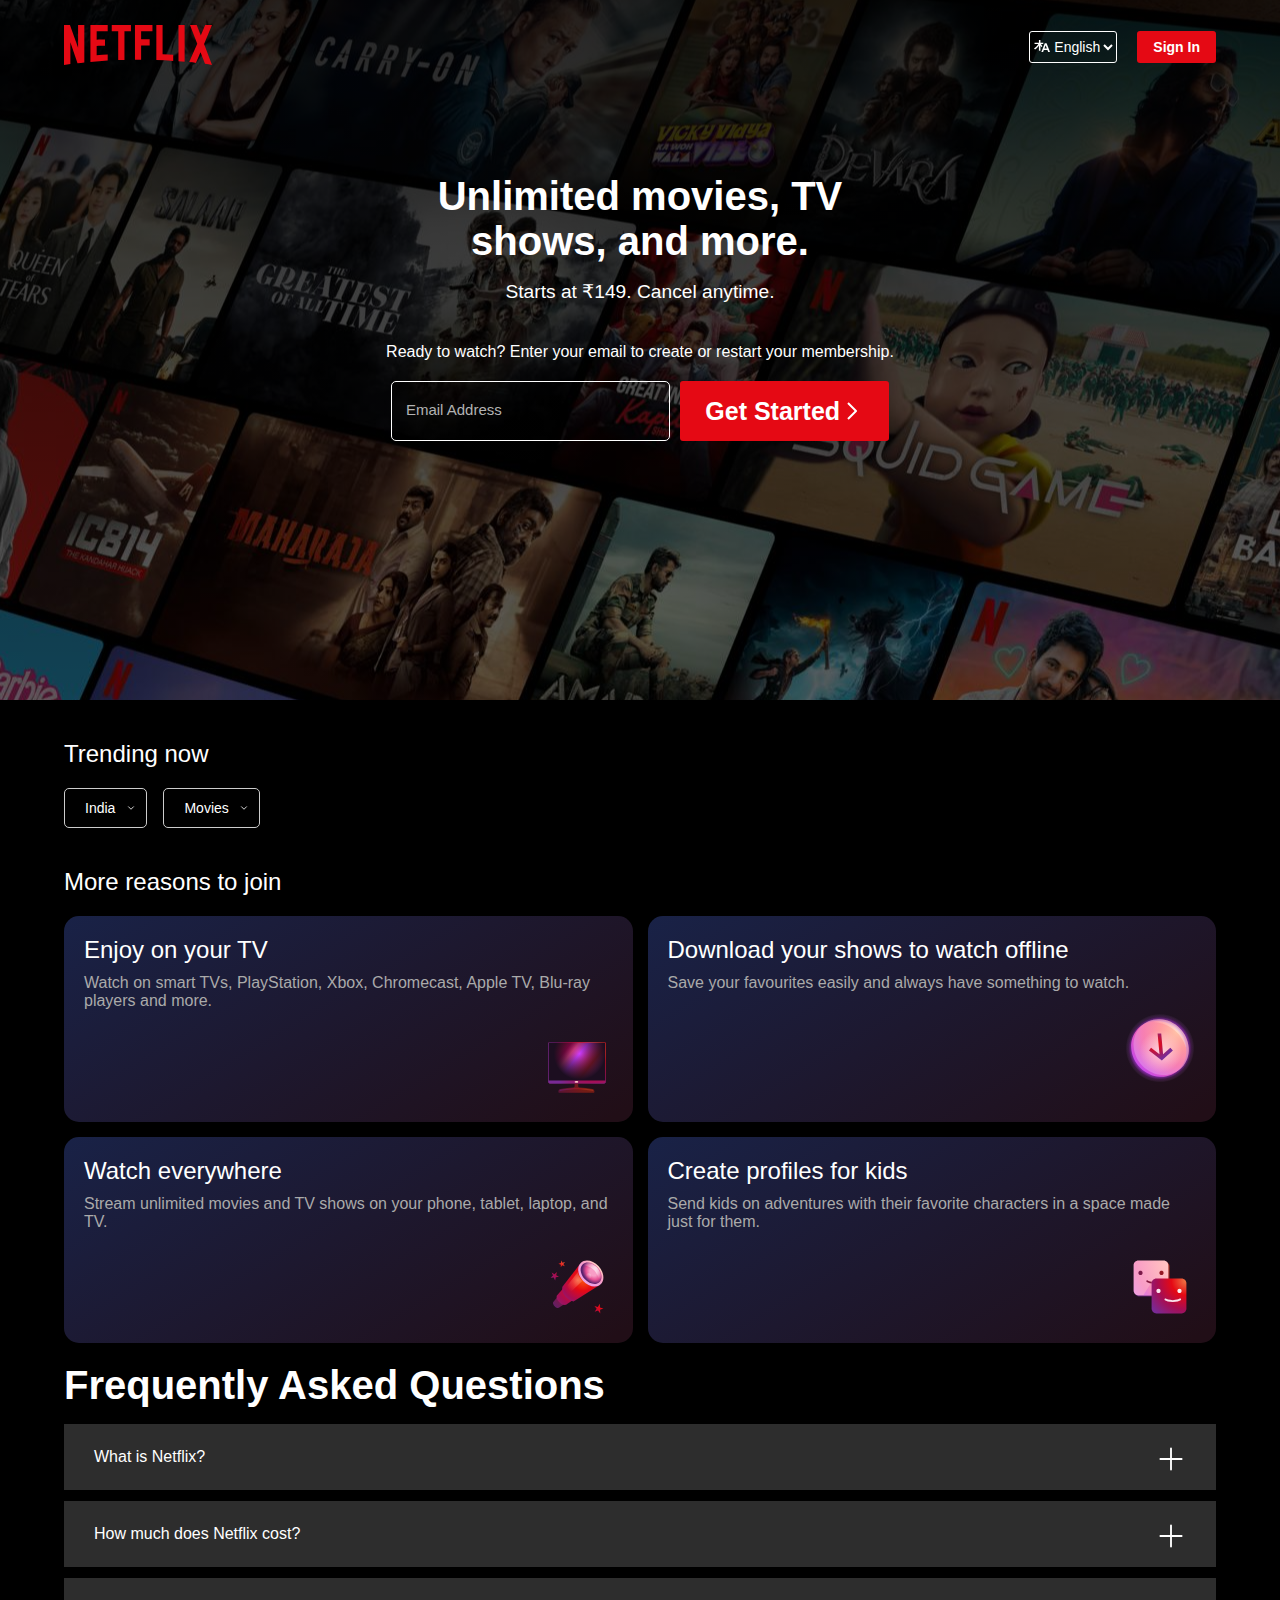
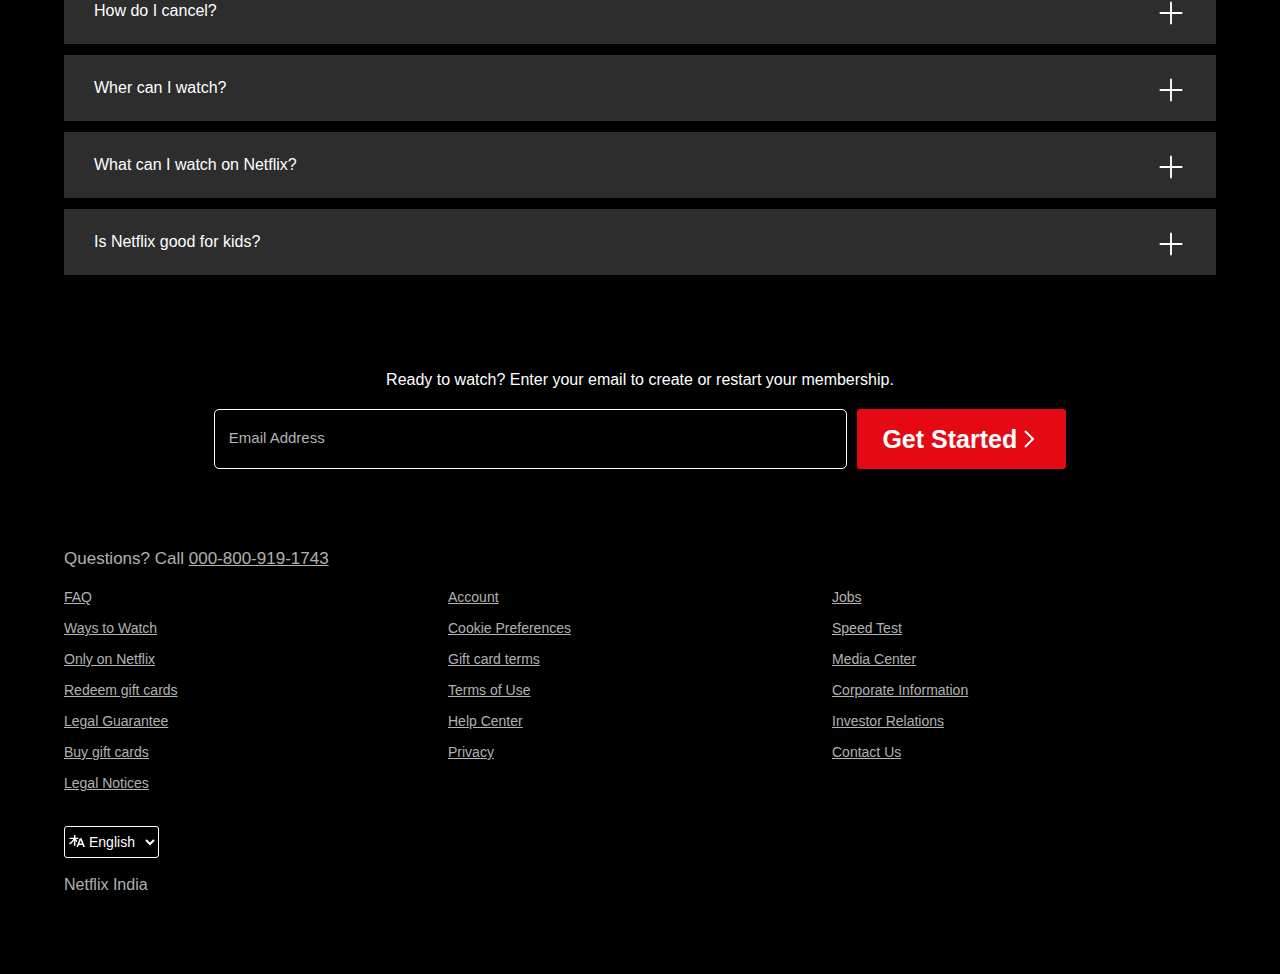
==== index.html @ 68790399 "Initial commit" ====
<!DOCTYPE html>
<html lang="en">

<head>
    <meta charset="UTF-8">
    <meta http-equiv="X-UA-Compatible" content="IE=edge">
    <meta name="viewport" content="width=device-width, initial-scale=1.0">
    <link rel="shortcut icon" href="https://assets.nflxext.com/us/ffe/siteui/common/icons/nficon2016.ico"
        type="image/x-icon">
    <link rel="stylesheet" href="assets/css/style.css">
    <title>Netflix Clone</title>
</head>

<body>
    <!-- header  -->
    <div class="header">
        <div class="container">
            <nav class="navbar">
                <a href="#" class="logo">
                    <svg viewBox="0 0 111 30" version="1.1" xmlns="http://www.w3.org/2000/svg"
                        xmlns:xlink="http://www.w3.org/1999/xlink" aria-hidden="true" role="img"
                        class="default-ltr-cache-ag96qb">
                        <g>
                            <path
                                d="M105.06233,14.2806261 L110.999156,30 C109.249227,29.7497422 107.500234,29.4366857 105.718437,29.1554972 L102.374168,20.4686475 L98.9371075,28.4375293 C97.2499766,28.1563408 95.5928391,28.061674 93.9057081,27.8432843 L99.9372012,14.0931671 L94.4680851,-5.68434189e-14 L99.5313525,-5.68434189e-14 L102.593495,7.87421502 L105.874965,-5.68434189e-14 L110.999156,-5.68434189e-14 L105.06233,14.2806261 Z M90.4686475,-5.68434189e-14 L85.8749649,-5.68434189e-14 L85.8749649,27.2499766 C87.3746368,27.3437061 88.9371075,27.4055675 90.4686475,27.5930265 L90.4686475,-5.68434189e-14 Z M81.9055207,26.93692 C77.7186241,26.6557316 73.5307901,26.4064111 69.250164,26.3117443 L69.250164,-5.68434189e-14 L73.9366389,-5.68434189e-14 L73.9366389,21.8745899 C76.6248008,21.9373887 79.3120255,22.1557784 81.9055207,22.2804387 L81.9055207,26.93692 Z M64.2496954,10.6561065 L64.2496954,15.3435186 L57.8442216,15.3435186 L57.8442216,25.9996251 L53.2186709,25.9996251 L53.2186709,-5.68434189e-14 L66.3436123,-5.68434189e-14 L66.3436123,4.68741213 L57.8442216,4.68741213 L57.8442216,10.6561065 L64.2496954,10.6561065 Z M45.3435186,4.68741213 L45.3435186,26.2498828 C43.7810479,26.2498828 42.1876465,26.2498828 40.6561065,26.3117443 L40.6561065,4.68741213 L35.8121661,4.68741213 L35.8121661,-5.68434189e-14 L50.2183897,-5.68434189e-14 L50.2183897,4.68741213 L45.3435186,4.68741213 Z M30.749836,15.5928391 C28.687787,15.5928391 26.2498828,15.5928391 24.4999531,15.6875059 L24.4999531,22.6562939 C27.2499766,22.4678976 30,22.2495079 32.7809542,22.1557784 L32.7809542,26.6557316 L19.812541,27.6876933 L19.812541,-5.68434189e-14 L32.7809542,-5.68434189e-14 L32.7809542,4.68741213 L24.4999531,4.68741213 L24.4999531,10.9991564 C26.3126816,10.9991564 29.0936358,10.9054269 30.749836,10.9054269 L30.749836,15.5928391 Z M4.78114163,12.9684132 L4.78114163,29.3429562 C3.09401069,29.5313525 1.59340144,29.7497422 0,30 L0,-5.68434189e-14 L4.4690224,-5.68434189e-14 L10.562377,17.0315868 L10.562377,-5.68434189e-14 L15.2497891,-5.68434189e-14 L15.2497891,28.061674 C13.5935889,28.3437998 11.906458,28.4375293 10.1246602,28.6868498 L4.78114163,12.9684132 Z">
                            </path>
                        </g>
                    </svg>
                </a>
                <div class="select-box">
                    <svg xmlns="http://www.w3.org/2000/svg" fill="none" role="img" class="lang-svg" viewBox="0 0 16 16"
                        width="16" height="16" data-icon="LanguagesSmall" aria-hidden="true">
                        <path fill-rule="evenodd" clip-rule="evenodd"
                            d="M10.7668 5.33333L10.5038 5.99715L9.33974 8.9355L8.76866 10.377L7.33333 14H9.10751L9.83505 12.0326H13.4217L14.162 14H16L12.5665 5.33333H10.8278H10.7668ZM10.6186 9.93479L10.3839 10.5632H11.1036H12.8856L11.6348 7.2136L10.6186 9.93479ZM9.52722 4.84224C9.55393 4.77481 9.58574 4.71045 9.62211 4.64954H6.41909V2H4.926V4.64954H0.540802V5.99715H4.31466C3.35062 7.79015 1.75173 9.51463 0 10.4283C0.329184 10.7138 0.811203 11.2391 1.04633 11.5931C2.55118 10.6795 3.90318 9.22912 4.926 7.57316V12.6667H6.41909V7.51606C6.81951 8.15256 7.26748 8.76169 7.7521 9.32292L8.31996 7.88955C7.80191 7.29052 7.34631 6.64699 6.9834 5.99715H9.06968L9.52722 4.84224Z"
                            fill="currentColor"></path>
                    </svg>
                    <select>
                        <option value="">English</option>
                        <option value="">Hindi</option>
                    </select>
                </div>
                <a href="#" class="signin-btn">Sign In</a>
            </nav>
            <!-- header content  -->
            <div class="header-content">
                <h1>Unlimited movies, TV shows, and more.</h1>
                <h2>Starts at ₹149. Cancel anytime.</h2>
                <div class="form-field">
                    <h3>Ready to watch? Enter your email to create or restart your membership.</h3>
                    <form class="form">
                        <div class="form-group">
                            <input type="email" class="form-input" placeholder=" " id="email">
                            <label for="email" class="form-label">Email Address</label>
                        </div>
                        <button class="get-btn">
                            <span>Get Started</span>
                            <svg width="24" height="24" viewBox="0 0 24 24" fill="none"
                                xmlns="http://www.w3.org/2000/svg" class="Hawkins-Icon Hawkins-Icon-Standard">
                                <path fill-rule="evenodd" clip-rule="evenodd"
                                    d="M7.29297 19.2928L14.5859 12L7.29297 4.70706L8.70718 3.29285L16.7072 11.2928C16.8947 11.4804 17.0001 11.7347 17.0001 12C17.0001 12.2652 16.8947 12.5195 16.7072 12.7071L8.70718 20.7071L7.29297 19.2928Z"
                                    fill="currentColor"></path>
                            </svg>
                        </button>
                    </form>
                </div>
            </div>
        </div>
    </div>
    <main>
        <section>
            <div class="container">
                <div class="row">
                    <div class="col">
                        <p class="trn">Trending now</p>
                        <div>
                            <select class="center-select">
                                <option value="India">India</option>
                                <option value="USA">USA</option>
                                <option value="UK">UK</option>
                            </select>
                            <select class="center-select">
                                <option value="Movies">Movies</option>
                                <option value="Series">Series</option>
                            </select>
                        </div>
                    </div>
                </div>
                <div>
                    <p class="trn">More reasons to join</p>
                    <div class="box-container">
                        <!-- Box 1 -->
                        <div class="box">
                            <h3>Enjoy on your TV</h3>
                            <p>Watch on smart TVs, PlayStation, Xbox, Chromecast, Apple TV, Blu-ray players and more.
                            </p>
                            <div class="cards_svg"><svg width="72" height="72" viewBox="0 0 72 72" fill="none">
                                    <g id="television-core-small">
                                        <path id="Vector" fill-rule="evenodd" clip-rule="evenodd"
                                            d="M37.2 53.3992C37.2 52.7365 36.6628 52.1992 36 52.1992H34.8C34.1373 52.1992 33.6 52.7365 33.6 53.3992V56.2636C33.6 56.9129 33.0834 57.4433 32.4347 57.4739C30.3013 57.5744 28.1719 57.7834 26.0546 58.1011L19.444 59.0926C18.2692 59.2688 17.4 60.2782 17.4 61.4662V62.0992C17.4 62.4304 17.6686 62.6992 18 62.6992H52.8C53.1314 62.6992 53.4 62.4304 53.4 62.0992V61.4662C53.4 60.2782 52.5309 59.2688 51.3561 59.0926L44.7454 58.1011C42.6282 57.7834 40.4987 57.5744 38.3653 57.4739C37.7167 57.4433 37.2 56.9129 37.2 56.2636V53.3992Z"
                                            fill="url(#paint0_radial_5179_1308)"></path>
                                        <path id="Vector_2"
                                            d="M18.6 60.7388C18.6 60.2306 18.9587 59.796 19.4602 59.711C22.0196 59.2775 29.7585 58.0508 35.4 58.0508C41.0415 58.0508 48.7804 59.2775 51.3398 59.711C51.8412 59.796 52.2 60.2306 52.2 60.7388C52.2 60.902 52.0575 61.0268 51.8967 61.0004C50.1219 60.707 40.9704 59.2409 35.4 59.2409C29.8295 59.2409 20.678 60.707 18.9033 61.0004C18.7425 61.0268 18.6 60.902 18.6 60.7388Z"
                                            fill="url(#paint1_radial_5179_1308)"></path>
                                        <path id="Vector_3"
                                            d="M63 12H8.99995C8.00584 12 7.19995 12.8059 7.19995 13.8V51.6C7.19995 52.5941 8.00584 53.4 8.99995 53.4H63C63.9941 53.4 64.8 52.5941 64.8 51.6V13.8C64.8 12.8059 63.9941 12 63 12Z"
                                            fill="url(#paint2_linear_5179_1308)"></path>
                                        <path id="Vector_4"
                                            d="M63 12H8.99995C8.00584 12 7.19995 12.8059 7.19995 13.8V51.6C7.19995 52.5941 8.00584 53.4 8.99995 53.4H63C63.9941 53.4 64.8 52.5941 64.8 51.6V13.8C64.8 12.8059 63.9941 12 63 12Z"
                                            fill="url(#paint3_radial_5179_1308)"></path>
                                        <path id="Vector_5" fill-rule="evenodd" clip-rule="evenodd"
                                            d="M8.99995 12.6H63C63.663 12.6 64.2 13.1372 64.2 13.8V50.4H7.79995V13.8C7.79995 13.1372 8.33719 12.6 8.99995 12.6ZM7.19995 50.4V13.8C7.19995 12.8059 8.00581 12 8.99995 12H63C63.9942 12 64.8 12.8059 64.8 13.8V50.4V51.6C64.8 52.5941 63.9942 53.4 63 53.4H8.99995C8.00581 53.4 7.19995 52.5941 7.19995 51.6V50.4Z"
                                            fill="url(#paint4_radial_5179_1308)"></path>
                                        <path id="Vector_6"
                                            d="M35.4 52.8C36.3941 52.8 37.2 52.3971 37.2 51.9C37.2 51.4029 36.3941 51 35.4 51C34.4059 51 33.6 51.4029 33.6 51.9C33.6 52.3971 34.4059 52.8 35.4 52.8Z"
                                            fill="url(#paint5_radial_5179_1308)"></path>
                                    </g>
                                    <defs>
                                        <radialGradient id="paint0_radial_5179_1308" cx="0" cy="0" r="1"
                                            gradientUnits="userSpaceOnUse"
                                            gradientTransform="translate(50.3269 49.3723) rotate(118.526) scale(55.1579 46.2871)">
                                            <stop stop-color="#802600"></stop>
                                            <stop offset="0.333333" stop-color="#6F181D"></stop>
                                            <stop offset="0.666667" stop-color="#5B1333"></stop>
                                            <stop offset="1" stop-color="#391945"></stop>
                                        </radialGradient>
                                        <radialGradient id="paint1_radial_5179_1308" cx="0" cy="0" r="1"
                                            gradientUnits="userSpaceOnUse"
                                            gradientTransform="translate(48.1077 53.6128) rotate(158.116) scale(32.7275 42.219)">
                                            <stop stop-color="#99421D"></stop>
                                            <stop offset="0.333333" stop-color="#99161D"></stop>
                                            <stop offset="0.666667" stop-color="#7D1845"></stop>
                                            <stop offset="1" stop-color="#59216E"></stop>
                                        </radialGradient>
                                        <linearGradient id="paint2_linear_5179_1308" x1="10.4727" y1="14.9572"
                                            x2="56.1755" y2="51.4814" gradientUnits="userSpaceOnUse">
                                            <stop stop-color="#99161D"></stop>
                                            <stop offset="0.245283" stop-color="#CA005B"></stop>
                                            <stop offset="0.346698" stop-color="#FF479A"></stop>
                                            <stop offset="0.46934" stop-color="#CC3CFF"></stop>
                                            <stop offset="0.735849" stop-color="#BC1A22"></stop>
                                            <stop offset="1" stop-color="#C94FF5"></stop>
                                        </linearGradient>
                                        <radialGradient id="paint3_radial_5179_1308" cx="0" cy="0" r="1"
                                            gradientUnits="userSpaceOnUse"
                                            gradientTransform="translate(38.6181 23.8286) rotate(90) scale(25.9571 25.8545)">
                                            <stop stop-color="#1C0E20" stop-opacity="0"></stop>
                                            <stop offset="1" stop-color="#1C0E20"></stop>
                                        </radialGradient>
                                        <radialGradient id="paint4_radial_5179_1308" cx="0" cy="0" r="1"
                                            gradientUnits="userSpaceOnUse"
                                            gradientTransform="translate(54 20.1938) rotate(144.293) scale(47.2897 44.8232)">
                                            <stop stop-color="#EF7744"></stop>
                                            <stop offset="0.333333" stop-color="#E50914"></stop>
                                            <stop offset="0.666667" stop-color="#A70D53"></stop>
                                            <stop offset="1" stop-color="#792A95"></stop>
                                        </radialGradient>
                                        <radialGradient id="paint5_radial_5179_1308" cx="0" cy="0" r="1"
                                            gradientUnits="userSpaceOnUse"
                                            gradientTransform="translate(36.525 51.3562) rotate(135) scale(4.58735)">
                                            <stop stop-color="#FFDCCC"></stop>
                                            <stop offset="0.333333" stop-color="#FFBDC0"></stop>
                                            <stop offset="0.666667" stop-color="#F89DC6"></stop>
                                            <stop offset="1" stop-color="#E4A1FA"></stop>
                                        </radialGradient>
                                    </defs>
                                </svg></div>
                        </div>
                        <!-- Box 2 -->
                        <div class="box">
                            <h3>Download your shows to watch offline</h3>
                            <p>Save your favourites easily and always have something to watch.</p>
                            <div class="cards_svg"><svg width="72" height="72" viewBox="0 0 72 72" fill="none">
                                    <g id="download-core-small">
                                        <path id="Vector"
                                            d="M36 70.2008C54.8882 70.2008 70.2001 54.8889 70.2001 36.0008C70.2001 17.1126 54.8882 1.80078 36 1.80078C17.1119 1.80078 1.80005 17.1126 1.80005 36.0008C1.80005 54.8889 17.1119 70.2008 36 70.2008Z"
                                            fill="url(#paint0_radial_5179_7940)"></path>
                                        <path id="Vector_2" opacity="0.4"
                                            d="M64.7658 36.195C65.5206 51.5916 53.7908 63.5824 38.5668 62.977C23.3428 62.3722 10.3893 49.4 9.63446 34.0034C8.87954 18.6068 20.6091 6.61594 35.8331 7.22116C51.0571 7.82638 64.0104 20.7984 64.7658 36.195Z"
                                            fill="url(#paint1_radial_5179_7940)"></path>
                                        <path id="Vector_3"
                                            d="M62.3657 37.9958C63.1205 53.3924 51.3908 65.3832 36.1668 64.7778C20.9428 64.173 7.9893 51.2008 7.23444 35.8041C6.47952 20.4075 18.2091 8.41672 33.4331 9.02194C48.6571 9.62716 61.6103 22.5992 62.3657 37.9958Z"
                                            fill="url(#paint2_radial_5179_7940)"></path>
                                        <path id="Vector_4" opacity="0.5"
                                            d="M64.7658 36.195C65.5206 51.5916 53.7908 63.5824 38.5668 62.977C23.3428 62.3722 10.3893 49.4 9.63446 34.0034C8.87954 18.6068 20.6091 6.61594 35.8331 7.22116C51.0571 7.82638 64.0104 20.7984 64.7658 36.195Z"
                                            fill="url(#paint3_radial_5179_7940)"></path>
                                        <path id="Vector_5" opacity="0.6"
                                            d="M36.9 60.6C48.6636 60.6 58.2 51.0637 58.2 39.3C58.2 27.5363 48.6636 18 36.9 18C25.1363 18 15.6 27.5363 15.6 39.3C15.6 51.0637 25.1363 60.6 36.9 60.6Z"
                                            fill="url(#paint4_radial_5179_7940)"></path>
                                        <path id="Vector_6" fill-rule="evenodd" clip-rule="evenodd"
                                            d="M39.0849 42.2727L46.3387 35.76L48.8945 38.5142L38.9118 47.477L37.8466 48.4333L36.6071 47.477L24.9899 38.5142L27.0434 35.76L35.4849 42.2727L33.6 21.6016H37.2L39.0849 42.2727Z"
                                            fill="url(#paint5_radial_5179_7940)"></path>
                                        <path id="Vector_7" opacity="0.4" fill-rule="evenodd" clip-rule="evenodd"
                                            d="M61.6566 34.9618C61.7832 35.3893 62.391 35.3233 62.3694 34.878C61.6962 21.1369 50.1509 9.55975 36.5817 9.01957C34.4606 8.93515 32.4155 9.12541 30.4772 9.55909C30.0745 9.64915 30.1575 10.2082 30.5697 10.2246C45.0094 10.7979 57.6246 21.2971 61.6566 34.9618Z"
                                            fill="url(#paint6_radial_5179_7940)"></path>
                                    </g>
                                    <defs>
                                        <radialGradient id="paint0_radial_5179_7940" cx="0" cy="0" r="1"
                                            gradientUnits="userSpaceOnUse"
                                            gradientTransform="translate(36.0001 36.1837) rotate(-90) scale(34.3829)">
                                            <stop offset="0.782019" stop-color="#982DBE"></stop>
                                            <stop offset="0.906819" stop-color="#B038DC" stop-opacity="0.2"></stop>
                                            <stop offset="1" stop-color="#E4A1FA" stop-opacity="0"></stop>
                                        </radialGradient>
                                        <radialGradient id="paint1_radial_5179_7940" cx="0" cy="0" r="1"
                                            gradientUnits="userSpaceOnUse"
                                            gradientTransform="translate(52.9937 20.0992) rotate(135) scale(49.9836)">
                                            <stop stop-color="#FFDCCC"></stop>
                                            <stop offset="0.333333" stop-color="#FFBDC0"></stop>
                                            <stop offset="0.666667" stop-color="#F89DC6"></stop>
                                            <stop offset="1" stop-color="#E4A1FA"></stop>
                                        </radialGradient>
                                        <radialGradient id="paint2_radial_5179_7940" cx="0" cy="0" r="1"
                                            gradientUnits="userSpaceOnUse"
                                            gradientTransform="translate(52.7999 19.6937) rotate(135) scale(53.1037)">
                                            <stop stop-color="#FFA984"></stop>
                                            <stop offset="0.333333" stop-color="#FF787F"></stop>
                                            <stop offset="0.666667" stop-color="#F45FA2"></stop>
                                            <stop offset="1" stop-color="#C44AF1"></stop>
                                        </radialGradient>
                                        <radialGradient id="paint3_radial_5179_7940" cx="0" cy="0" r="1"
                                            gradientUnits="userSpaceOnUse"
                                            gradientTransform="translate(52.9937 20.0992) rotate(135) scale(49.9836)">
                                            <stop stop-color="#FFDCCC"></stop>
                                            <stop offset="0.333333" stop-color="#FFBDC0"></stop>
                                            <stop offset="0.666667" stop-color="#F89DC6"></stop>
                                            <stop offset="1" stop-color="#E4A1FA"></stop>
                                        </radialGradient>
                                        <radialGradient id="paint4_radial_5179_7940" cx="0" cy="0" r="1"
                                            gradientUnits="userSpaceOnUse"
                                            gradientTransform="translate(36.9 39.3) scale(21.3)">
                                            <stop stop-color="white"></stop>
                                            <stop offset="1" stop-color="white" stop-opacity="0"></stop>
                                        </radialGradient>
                                        <radialGradient id="paint5_radial_5179_7940" cx="0" cy="0" r="1"
                                            gradientUnits="userSpaceOnUse"
                                            gradientTransform="translate(31.2 32.1016) rotate(39.5226) scale(15.5567)">
                                            <stop stop-color="#EF7744"></stop>
                                            <stop offset="0.2406" stop-color="#E50914"></stop>
                                            <stop offset="1" stop-color="#792A95"></stop>
                                        </radialGradient>
                                        <radialGradient id="paint6_radial_5179_7940" cx="0" cy="0" r="1"
                                            gradientUnits="userSpaceOnUse"
                                            gradientTransform="translate(50.7 21.3) rotate(-180) scale(30)">
                                            <stop stop-color="white"></stop>
                                            <stop offset="1" stop-color="white" stop-opacity="0"></stop>
                                        </radialGradient>
                                    </defs>
                                </svg></div>
                        </div>
                        <!-- Box 3 -->
                        <div class="box">
                            <h3>Watch everywhere</h3>
                            <p>Stream unlimited movies and TV shows on your phone, tablet, laptop, and TV.</p>
                            <div class="cards_svg"><svg width="72" height="72" viewBox="0 0 72 72" fill="none">
                                    <g id="telescope-core-small">
                                        <path id="Vector"
                                            d="M24.0492 36.6016L33.6 46.3898L17.8029 56.8633C17.8029 56.8633 15.8891 57.6983 13.625 55.2638C11.361 52.8293 12.1235 51.238 12.1235 51.238L24.0492 36.6016Z"
                                            fill="url(#paint0_radial_5179_1664)"></path>
                                        <path id="Vector_2"
                                            d="M25.0344 34.1992L36 46.151L25.0616 53.8043C25.0616 53.8043 21.8289 55.0984 18.0987 51.0172C14.3686 46.9358 15.9198 44.5105 15.9198 44.5105L25.0344 34.1992Z"
                                            fill="url(#paint1_radial_5179_1664)"></path>
                                        <path id="Vector_3"
                                            d="M39 13.0195L59.1 33.6788L32.5325 50.4142C32.5325 50.4142 28.7459 50.2552 24.3978 45.4897C20.0498 40.7243 21.4096 35.8101 21.4096 35.8101L39 13.0195Z"
                                            fill="url(#paint2_radial_5179_1664)"></path>
                                        <path id="Vector_4"
                                            d="M57.6709 15.3516C63.1044 21.2807 63.9858 29.2883 59.6386 33.2371C55.2916 37.186 47.3628 35.5806 41.9292 29.6515C36.4954 23.7224 35.6145 15.7148 39.9615 11.766C44.3084 7.81716 52.2372 9.42252 57.6709 15.3516Z"
                                            fill="url(#paint3_radial_5179_1664)"></path>
                                        <path id="Vector_5"
                                            d="M58.3787 31.255C54.8121 34.5032 48.2143 33.0817 43.6421 28.0798C39.07 23.078 38.2547 16.39 41.8213 13.1419C45.3879 9.89364 51.9857 11.3152 56.5579 16.3171C61.1298 21.3189 61.9452 28.0069 58.3787 31.255Z"
                                            fill="url(#paint4_radial_5179_1664)"></path>
                                        <path id="Vector_6" opacity="0.85"
                                            d="M59.6783 28.823C60.576 24.1785 59.6544 20.5934 56.1603 16.6199C52.6662 12.6464 47.3508 10.8657 43.7796 12.7598C39.371 15.098 48.3734 13.5961 53.4577 19.5815C57.8259 24.724 58.8516 33.1009 59.6783 28.823Z"
                                            fill="url(#paint5_radial_5179_1664)"></path>
                                        <path id="Vector_7" opacity="0.4"
                                            d="M50.3979 25.2452C50.4549 26.7239 49.2932 27.7677 47.8032 27.5766C46.3131 27.3856 45.059 26.032 45.002 24.5532C44.945 23.0745 46.1067 22.0307 47.5968 22.2218C49.0868 22.4128 50.341 23.7664 50.3979 25.2452Z"
                                            fill="url(#paint6_radial_5179_1664)"></path>
                                        <path id="Vector_8" opacity="0.6"
                                            d="M36.9217 21.0039L26.4258 34.3627C26.3297 36.4604 28.2903 39.5534 30.0334 40.8344L41.2345 29.9105C39.6 28.2005 36.9591 24.1025 36.9217 21.0039Z"
                                            fill="url(#paint7_radial_5179_1664)"></path>
                                        <path id="Vector_9" fill-rule="evenodd" clip-rule="evenodd"
                                            d="M20.0576 9.60156L21.479 11.7187L24 11.0654L22.3575 13.0272L23.7789 15.1444L21.3424 14.2397L19.7 16.2016L19.8365 13.6806L17.4 12.7759L19.9209 12.1225L20.0576 9.60156ZM58.776 52.8016L58.9623 56.4685L62.4 57.4188L59.0774 58.7347L59.2637 62.4016L57.0239 59.548L53.7014 60.8638L55.6397 57.7843L53.4 54.9307L56.8377 55.8811L58.776 52.8016ZM15.206 24.2101L15.8768 21.0016L13.4793 23.1964L10.6853 21.5563L11.9975 24.553L9.59998 26.7478L12.8085 26.405L14.1207 29.4016L14.7915 26.1931L18 25.8502L15.206 24.2101Z"
                                            fill="url(#paint8_linear_5179_1664)"></path>
                                    </g>
                                    <defs>
                                        <radialGradient id="paint0_radial_5179_1664" cx="0" cy="0" r="1"
                                            gradientUnits="userSpaceOnUse"
                                            gradientTransform="translate(36.6875 32.7016) rotate(135) scale(34.9134)">
                                            <stop stop-color="#99421D"></stop>
                                            <stop offset="0.333333" stop-color="#99161D"></stop>
                                            <stop offset="0.666667" stop-color="#7D1845"></stop>
                                            <stop offset="1" stop-color="#59216E"></stop>
                                        </radialGradient>
                                        <radialGradient id="paint1_radial_5179_1664" cx="0" cy="0" r="1"
                                            gradientUnits="userSpaceOnUse"
                                            gradientTransform="translate(42.5937 27.2992) rotate(135) scale(44.5477 44.5279)">
                                            <stop stop-color="#EF7744"></stop>
                                            <stop offset="0.333333" stop-color="#E50914"></stop>
                                            <stop offset="0.666667" stop-color="#A70D53"></stop>
                                            <stop offset="1" stop-color="#792A95"></stop>
                                        </radialGradient>
                                        <radialGradient id="paint2_radial_5179_1664" cx="0" cy="0" r="1"
                                            gradientUnits="userSpaceOnUse"
                                            gradientTransform="translate(42.3 29.106) rotate(135) scale(31.8127)">
                                            <stop stop-color="#FB540D"></stop>
                                            <stop offset="0.333333" stop-color="#E50914"></stop>
                                            <stop offset="0.666667" stop-color="#A70D53"></stop>
                                            <stop offset="1" stop-color="#792A95"></stop>
                                        </radialGradient>
                                        <radialGradient id="paint3_radial_5179_1664" cx="0" cy="0" r="1"
                                            gradientUnits="userSpaceOnUse"
                                            gradientTransform="translate(57.675 14.7078) rotate(134.326) scale(24.0433 24.0367)">
                                            <stop stop-color="#FFDCCC"></stop>
                                            <stop offset="0.333333" stop-color="#FFBDC0"></stop>
                                            <stop offset="0.666667" stop-color="#F89DC6"></stop>
                                            <stop offset="1" stop-color="#E4A1FA"></stop>
                                        </radialGradient>
                                        <radialGradient id="paint4_radial_5179_1664" cx="0" cy="0" r="1"
                                            gradientUnits="userSpaceOnUse"
                                            gradientTransform="translate(52.1305 21.273) rotate(141.875) scale(9.87138 12.8159)">
                                            <stop offset="0.307292" stop-color="#F89DC6"></stop>
                                            <stop offset="0.645392" stop-color="#E75094"></stop>
                                            <stop offset="1" stop-color="#59216E"></stop>
                                        </radialGradient>
                                        <radialGradient id="paint5_radial_5179_1664" cx="0" cy="0" r="1"
                                            gradientUnits="userSpaceOnUse"
                                            gradientTransform="translate(55.8 15.6) rotate(135) scale(13.1522)">
                                            <stop stop-color="white"></stop>
                                            <stop offset="1" stop-color="white" stop-opacity="0"></stop>
                                        </radialGradient>
                                        <radialGradient id="paint6_radial_5179_1664" cx="0" cy="0" r="1"
                                            gradientUnits="userSpaceOnUse"
                                            gradientTransform="translate(49.2362 22.9648) rotate(131.079) scale(5.08644 6.006)">
                                            <stop stop-color="white"></stop>
                                            <stop offset="1" stop-color="white" stop-opacity="0"></stop>
                                        </radialGradient>
                                        <radialGradient id="paint7_radial_5179_1664" cx="0" cy="0" r="1"
                                            gradientUnits="userSpaceOnUse"
                                            gradientTransform="translate(36.8758 29.1353) rotate(137.622) scale(13.5764)">
                                            <stop stop-color="#FFA984"></stop>
                                            <stop offset="1" stop-color="#F7636B" stop-opacity="0"></stop>
                                        </radialGradient>
                                        <linearGradient id="paint8_linear_5179_1664" x1="44.65" y1="27.9016" x2="24.25"
                                            y2="48.3016" gradientUnits="userSpaceOnUse">
                                            <stop stop-color="#EF7744"></stop>
                                            <stop offset="0.333333" stop-color="#E50914"></stop>
                                            <stop offset="0.666667" stop-color="#A70D53"></stop>
                                            <stop offset="1" stop-color="#792A95"></stop>
                                        </linearGradient>
                                    </defs>
                                </svg></div>
                        </div>
                        <!-- Box 4 -->
                        <div class="box">
                            <h3>Create profiles for kids</h3>
                            <p>Send kids on adventures with their favorite characters in a space made just for them.</p>
                            <div class="cards_svg"><svg width="72" height="72" viewBox="0 0 72 72" fill="none">
                                    <g id="profiles-core-small">
                                        <path id="Vector"
                                            d="M10.8 15.6008C10.8 12.9499 12.949 10.8008 15.5999 10.8008H40.8C43.4509 10.8008 45.6 12.9498 45.6 15.6008V40.8007C45.6 43.4516 43.4509 45.6007 40.8 45.6007H15.6C12.949 45.6007 10.8 43.4517 10.8 40.8007V15.6008Z"
                                            fill="url(#paint0_radial_5179_7919)"></path>
                                        <path id="Vector_2"
                                            d="M9.59998 14.4016C9.59998 11.7506 11.749 9.60162 14.4 9.60156H39.6C42.251 9.60156 44.4 11.7506 44.4 14.4016V39.6015C44.4 42.2525 42.251 44.4015 39.6 44.4015H14.4C11.749 44.4016 9.59998 42.2525 9.59998 39.6015V14.4016Z"
                                            fill="url(#paint1_radial_5179_7919)"></path>
                                        <path id="Vector_3"
                                            d="M18.6 21.9008C18.6 23.0606 17.6598 24.0008 16.5 24.0008C15.3402 24.0008 14.4 23.0606 14.4 21.9008C14.4 20.741 15.3402 19.8008 16.5 19.8008C17.6598 19.8008 18.6 20.741 18.6 21.9008Z"
                                            fill="url(#paint2_radial_5179_7919)"></path>
                                        <path id="Vector_4"
                                            d="M39.6 21.9008C39.6 23.0606 38.6598 24.0008 37.5 24.0008C36.3402 24.0008 35.4 23.0606 35.4 21.9008C35.4 20.741 36.3402 19.8008 37.5 19.8008C38.6598 19.8008 39.6 20.741 39.6 21.9008Z"
                                            fill="url(#paint3_radial_5179_7919)"></path>
                                        <path id="Vector_5"
                                            d="M23.6713 29.4501C23.2437 29.1967 22.6917 29.3379 22.4383 29.7655C22.1848 30.1932 22.3261 30.7452 22.7537 30.9986C23.8254 31.6337 26.769 32.7744 30.6375 32.7744C34.506 32.7744 37.4497 31.6337 38.5213 30.9986C38.949 30.7452 39.0902 30.1932 38.8368 29.7655C38.5834 29.3379 38.0313 29.1967 37.6037 29.4501C36.8191 29.9151 34.194 30.9744 30.6375 30.9744C27.081 30.9744 24.456 29.9151 23.6713 29.4501Z"
                                            fill="url(#paint4_radial_5179_7919)"></path>
                                        <path id="Vector_6" opacity="0.35"
                                            d="M19.2 44.4016H28.2L32.4 27.6016C30.2787 28.1801 28.4542 29.5387 27.2921 31.4053L19.2 44.4016Z"
                                            fill="url(#paint5_radial_5179_7919)"></path>
                                        <path id="Vector_7"
                                            d="M27.6 32.4016C27.6 29.7506 29.749 27.6016 32.4 27.6016L57.6 27.6016C60.2508 27.6016 62.4 29.7506 62.4 32.4016V57.6015C62.4 60.2524 60.2508 62.4016 57.6 62.4016H32.4C29.749 62.4016 27.6 60.2524 27.6 57.6016V32.4016Z"
                                            fill="url(#paint6_radial_5179_7919)"></path>
                                        <path id="Vector_8"
                                            d="M36.6 39.9008C36.6 41.0606 35.6598 42.0008 34.5 42.0008C33.3402 42.0008 32.4 41.0606 32.4 39.9008C32.4 38.741 33.3402 37.8008 34.5 37.8008C35.6598 37.8008 36.6 38.741 36.6 39.9008Z"
                                            fill="url(#paint7_radial_5179_7919)"></path>
                                        <path id="Vector_9"
                                            d="M57.6 39.9008C57.6 41.0606 56.6598 42.0008 55.5 42.0008C54.3402 42.0008 53.4 41.0606 53.4 39.9008C53.4 38.741 54.3402 37.8008 55.5 37.8008C56.6598 37.8008 57.6 38.741 57.6 39.9008Z"
                                            fill="url(#paint8_radial_5179_7919)"></path>
                                        <path id="Vector_10"
                                            d="M41.8213 47.6025C41.3937 47.349 40.8416 47.4903 40.5882 47.9179C40.3348 48.3455 40.476 48.8976 40.9037 49.1509C41.9753 49.786 44.919 50.9267 48.7875 50.9267C52.656 50.9267 55.5996 49.786 56.6713 49.1509C57.0989 48.8976 57.2402 48.3455 56.9867 47.9179C56.7333 47.4903 56.1813 47.349 55.7537 47.6025C54.969 48.0674 52.344 49.1267 48.7875 49.1267C45.231 49.1267 42.6059 48.0674 41.8213 47.6025Z"
                                            fill="url(#paint9_radial_5179_7919)"></path>
                                    </g>
                                    <defs>
                                        <radialGradient id="paint0_radial_5179_7919" cx="0" cy="0" r="1"
                                            gradientUnits="userSpaceOnUse"
                                            gradientTransform="translate(39.075 17.6882) rotate(135) scale(32.8097)">
                                            <stop stop-color="#99421D"></stop>
                                            <stop offset="0.333333" stop-color="#99161D"></stop>
                                            <stop offset="0.666667" stop-color="#7D1845"></stop>
                                            <stop offset="1" stop-color="#59216E"></stop>
                                        </radialGradient>
                                        <radialGradient id="paint1_radial_5179_7919" cx="0" cy="0" r="1"
                                            gradientUnits="userSpaceOnUse"
                                            gradientTransform="translate(62.4 8.70157) rotate(133.87) scale(75.3216)">
                                            <stop stop-color="#FFDCCC"></stop>
                                            <stop offset="0.333333" stop-color="#FFBDC0"></stop>
                                            <stop offset="0.666667" stop-color="#F89DC6"></stop>
                                            <stop offset="1" stop-color="#E4A1FA"></stop>
                                        </radialGradient>
                                        <radialGradient id="paint2_radial_5179_7919" cx="0" cy="0" r="1"
                                            gradientUnits="userSpaceOnUse"
                                            gradientTransform="translate(60.3 11.1008) rotate(133.939) scale(68.7426 55.9547)">
                                            <stop stop-color="#99421D"></stop>
                                            <stop offset="0.333333" stop-color="#99161D"></stop>
                                            <stop offset="0.666667" stop-color="#7D1845"></stop>
                                            <stop offset="1" stop-color="#59216E"></stop>
                                        </radialGradient>
                                        <radialGradient id="paint3_radial_5179_7919" cx="0" cy="0" r="1"
                                            gradientUnits="userSpaceOnUse"
                                            gradientTransform="translate(60.3 11.1008) rotate(133.939) scale(68.7426 55.9547)">
                                            <stop stop-color="#99421D"></stop>
                                            <stop offset="0.333333" stop-color="#99161D"></stop>
                                            <stop offset="0.666667" stop-color="#7D1845"></stop>
                                            <stop offset="1" stop-color="#59216E"></stop>
                                        </radialGradient>
                                        <radialGradient id="paint4_radial_5179_7919" cx="0" cy="0" r="1"
                                            gradientUnits="userSpaceOnUse"
                                            gradientTransform="translate(60.3 11.0994) rotate(133.939) scale(68.7426 55.9548)">
                                            <stop stop-color="#99421D"></stop>
                                            <stop offset="0.333333" stop-color="#99161D"></stop>
                                            <stop offset="0.666667" stop-color="#7D1845"></stop>
                                            <stop offset="1" stop-color="#59216E"></stop>
                                        </radialGradient>
                                        <radialGradient id="paint5_radial_5179_7919" cx="0" cy="0" r="1"
                                            gradientUnits="userSpaceOnUse"
                                            gradientTransform="translate(39.6 27.9016) rotate(135) scale(23.3345)">
                                            <stop stop-color="#FFA984"></stop>
                                            <stop offset="0.333333" stop-color="#FF787F"></stop>
                                            <stop offset="0.666667" stop-color="#F45FA2"></stop>
                                            <stop offset="1" stop-color="#C44AF1"></stop>
                                        </radialGradient>
                                        <radialGradient id="paint6_radial_5179_7919" cx="0" cy="0" r="1"
                                            gradientUnits="userSpaceOnUse"
                                            gradientTransform="translate(61.8 29.7016) rotate(135) scale(43.2749)">
                                            <stop stop-color="#EF7744"></stop>
                                            <stop offset="0.333333" stop-color="#E50914"></stop>
                                            <stop offset="0.666667" stop-color="#A70D53"></stop>
                                            <stop offset="1" stop-color="#792A95"></stop>
                                        </radialGradient>
                                        <radialGradient id="paint7_radial_5179_7919" cx="0" cy="0" r="1"
                                            gradientUnits="userSpaceOnUse"
                                            gradientTransform="translate(62.1 11.1008) rotate(137.146) scale(73.6614 60.3576)">
                                            <stop stop-color="#FFDCCC"></stop>
                                            <stop offset="0.333333" stop-color="#FDF6F6"></stop>
                                            <stop offset="0.666667" stop-color="#FADCE9"></stop>
                                            <stop offset="1" stop-color="#E4A1FA"></stop>
                                        </radialGradient>
                                        <radialGradient id="paint8_radial_5179_7919" cx="0" cy="0" r="1"
                                            gradientUnits="userSpaceOnUse"
                                            gradientTransform="translate(62.1 11.1008) rotate(137.146) scale(73.6614 60.3576)">
                                            <stop stop-color="#FFDCCC"></stop>
                                            <stop offset="0.333333" stop-color="#FDF6F6"></stop>
                                            <stop offset="0.666667" stop-color="#FADCE9"></stop>
                                            <stop offset="1" stop-color="#E4A1FA"></stop>
                                        </radialGradient>
                                        <radialGradient id="paint9_radial_5179_7919" cx="0" cy="0" r="1"
                                            gradientUnits="userSpaceOnUse"
                                            gradientTransform="translate(62.1 11.1017) rotate(137.146) scale(73.6614 60.3576)">
                                            <stop stop-color="#FFDCCC"></stop>
                                            <stop offset="0.333333" stop-color="#FDF6F6"></stop>
                                            <stop offset="0.666667" stop-color="#FADCE9"></stop>
                                            <stop offset="1" stop-color="#E4A1FA"></stop>
                                        </radialGradient>
                                    </defs>
                                </svg></div>
                        </div>
                    </div>
                </div>
            </div>
        </section>
        <section>
            <div class="container section-faq">
                <h1>Frequently Asked Questions</h1>
                <div class="accordion">
                    <div class="question">
                        <input type="checkbox" id="q1">
                        <label for="q1" class="title">
                            What is Netflix?
                            <svg xmlns="http://www.w3.org/2000/svg" fill="none" viewBox="0 0 24 24" stroke-width="1.5"
                                stroke="currentColor" class="w-6 h-6">
                                <path stroke-linecap="round" stroke-linejoin="round" d="M6 18L18 6M6 6l12 12" />
                            </svg>
                        </label>
                        <div class="answer">
                            <p>Netflix is a streaming service that offers a wide variety of award-winning TV shows,
                                movies, anime, documentaries, and more on thousands of internet-connected devices.</p>
                            <p>You can watch as much as you want, whenever you want without a single commercial – all
                                for one low monthly price. There's always something new to discover and new TV shows and
                                movies are added every week!</p>
                        </div>
                    </div>
                    <div class="question">
                        <input type="checkbox" id="q2">
                        <label for="q2" class="title">
                            How much does Netflix cost?
                            <svg xmlns="http://www.w3.org/2000/svg" fill="none" viewBox="0 0 24 24" stroke-width="1.5"
                                stroke="currentColor" class="w-6 h-6">
                                <path stroke-linecap="round" stroke-linejoin="round" d="M6 18L18 6M6 6l12 12" />
                            </svg>
                        </label>
                        <div class="answer">
                            <p> Watch Netflix on your smartphone, tablet, Smart TV, laptop, or streaming device, all for
                                one fixed monthly fee. Plans range from USD3.99 to USD11.99 a month. No extra costs, no
                                contracts.</p>
                        </div>
                    </div>
                    <div class="question">
                        <input type="checkbox" id="q3">
                        <label class="title" for="q3">
                            How do I cancel?
                            <svg xmlns="http://www.w3.org/2000/svg" fill="none" viewBox="0 0 24 24" stroke-width="1.5"
                                stroke="currentColor" class="w-6 h-6">
                                <path stroke-linecap="round" stroke-linejoin="round" d="M6 18L18 6M6 6l12 12" />
                            </svg>
                        </label>
                        <div class="answer">
                            <p>Watch anywhere, anytime. Sign in with your Netflix account to watch instantly on the web
                                at netflix.com from your personal computer or on any internet-connected device that
                                offers the Netflix app, including smart TVs, smartphones, tablets, streaming media
                                players and game consoles.</p>

                            <p>You can also download your favorite shows with the iOS, Android, or Windows 10 app. Use
                                downloads to watch while you're on the go and without an internet connection. Take
                                Netflix with you anywhere.</p>
                        </div>
                    </div>
                    <div class="question">
                        <input type="checkbox" id="q4">
                        <label class="title" for="q4">
                            Wher can I watch?
                            <svg xmlns="http://www.w3.org/2000/svg" fill="none" viewBox="0 0 24 24" stroke-width="1.5"
                                stroke="currentColor" class="w-6 h-6">
                                <path stroke-linecap="round" stroke-linejoin="round" d="M6 18L18 6M6 6l12 12" />
                            </svg>
                        </label>
                        <div class="answer">
                            <p>Watch anywhere, anytime. Sign in with your Netflix account to watch instantly on the web
                                at netflix.com from your personal computer or on any internet-connected device that
                                offers the Netflix app, including smart TVs, smartphones, tablets, streaming media
                                players and game consoles.</p>
                            <p>You can also download your favorite shows with the iOS, Android, or Windows 10 app. Use
                                downloads to watch while you're on the go and without an internet connection. Take
                                Netflix with you anywhere.</p>
                        </div>
                    </div>
                    <div class="question">
                        <input type="checkbox" id="q5">
                        <label class="title" for="q5">
                            What can I watch on Netflix?
                            <svg xmlns="http://www.w3.org/2000/svg" fill="none" viewBox="0 0 24 24" stroke-width="1.5"
                                stroke="currentColor" class="w-6 h-6">
                                <path stroke-linecap="round" stroke-linejoin="round" d="M6 18L18 6M6 6l12 12" />
                            </svg>
                        </label>
                        <div class="answer">
                            <p>Netflix has an extensive library of feature films, documentaries, TV shows, anime,
                                award-winning Netflix originals, and more. Watch as much as you want, anytime you want.
                            </p>
                        </div>
                    </div>
                    <div class="question">
                        <input type="checkbox" id="q6">
                        <label class="title" for="q6">
                            Is Netflix good for kids?
                            <svg xmlns="http://www.w3.org/2000/svg" fill="none" viewBox="0 0 24 24" stroke-width="1.5"
                                stroke="currentColor" class="w-6 h-6">
                                <path stroke-linecap="round" stroke-linejoin="round" d="M6 18L18 6M6 6l12 12" />
                            </svg>
                        </label>
                        <div class="answer">
                            <p>The Netflix Kids experience is included in your membership to give parents control while
                                kids enjoy family-friendly TV shows and movies in their own space.</p>

                            <p>Kids profiles come with PIN-protected parental controls that let you restrict the
                                maturity rating of content kids can watch and block specific titles you don’t want kids
                                to see.</p>
                        </div>
                    </div>
                </div>
                <div class="form-field footer-form">
                    <h3>Ready to watch? Enter your email to create or restart your membership.</h3>
                    <form class="form">
                        <div class="form-group">
                            <input type="email" class="form-input" placeholder=" " id="email">
                            <label for="email" class="form-label">Email Address</label>
                        </div>
                        <button class="get-btn">
                            <span>Get Started</span>
                            <svg width="24" height="24" viewBox="0 0 24 24" fill="none"
                                xmlns="http://www.w3.org/2000/svg" class="Hawkins-Icon Hawkins-Icon-Standard">
                                <path fill-rule="evenodd" clip-rule="evenodd"
                                    d="M7.29297 19.2928L14.5859 12L7.29297 4.70706L8.70718 3.29285L16.7072 11.2928C16.8947 11.4804 17.0001 11.7347 17.0001 12C17.0001 12.2652 16.8947 12.5195 16.7072 12.7071L8.70718 20.7071L7.29297 19.2928Z"
                                    fill="currentColor"></path>
                            </svg>
                        </button>
                    </form> 
                </div>
            </div>
        </section>
    </main>
    <footer class="footer">
        <div class="container">
            <a href="tel:000-800-919-1743" type="tel" class="tel">Questions? Call <span> 000-800-919-1743</span></a>
            <ul class="grid-container">
                <li><a href="#">FAQ</a></li>
                <li><a href="#">Account</a></li>
                <li><a href="#">Jobs</a></li>
                <li><a href="#">Ways to Watch</a></li>
                <li><a href="#">Cookie Preferences</a></li>
                <li><a href="#">Speed Test</a></li>
                <li><a href="#">Only on Netflix</a></li>
                <li><a href="#">Gift card terms</a></li>
                <li><a href="#">Media Center</a></li>
                <li><a href="#">Redeem gift cards</a></li>
                <li><a href="#">Terms of Use</a></li>
                <li><a href="#">Corporate Information</a></li>
                <li><a href="#">Legal Guarantee</a></li>
                <li><a href="#">Help Center</a></li>
                <li><a href="#">Investor Relations</a></li>
                <li><a href="#">Buy gift cards</a></li>
                <li><a href="#">Privacy</a></li>
                <li><a href="#">Contact Us</a></li>
                <li><a href="#">Legal Notices</a></li>
            </ul>
            <div class="select-box">
                <svg xmlns="http://www.w3.org/2000/svg" fill="none" role="img" class="lang-svg" viewBox="0 0 16 16"
                    width="16" height="16" data-icon="LanguagesSmall" aria-hidden="true">
                    <path fill-rule="evenodd" clip-rule="evenodd"
                        d="M10.7668 5.33333L10.5038 5.99715L9.33974 8.9355L8.76866 10.377L7.33333 14H9.10751L9.83505 12.0326H13.4217L14.162 14H16L12.5665 5.33333H10.8278H10.7668ZM10.6186 9.93479L10.3839 10.5632H11.1036H12.8856L11.6348 7.2136L10.6186 9.93479ZM9.52722 4.84224C9.55393 4.77481 9.58574 4.71045 9.62211 4.64954H6.41909V2H4.926V4.64954H0.540802V5.99715H4.31466C3.35062 7.79015 1.75173 9.51463 0 10.4283C0.329184 10.7138 0.811203 11.2391 1.04633 11.5931C2.55118 10.6795 3.90318 9.22912 4.926 7.57316V12.6667H6.41909V7.51606C6.81951 8.15256 7.26748 8.76169 7.7521 9.32292L8.31996 7.88955C7.80191 7.29052 7.34631 6.64699 6.9834 5.99715H9.06968L9.52722 4.84224Z"
                        fill="currentColor"></path>
                </svg>
                <select>
                    <option value="">English</option>
                    <option value="">Swedish</option>
                </select>
            </div>
            <p>Netflix India</p>
        </div>
    </footer>
</body>
<script>
    document.querySelectorAll('.question input[type="checkbox"]').forEach((checkbox) => {
        checkbox.addEventListener('change', function () {
            if (this.checked) {
                document.querySelectorAll('.question input[type="checkbox"]').forEach((otherCheckbox) => {
                    if (otherCheckbox !== this) {
                        otherCheckbox.checked = false;
                    }
                });
            }
        });
    });
</script>

</html>
---- assets/css/style.css ----
* {
  box-sizing: border-box;
  padding: 0;
  margin: 0;
}

body {
  font-family: Arial, sans-serif;
  font-weight: 400;
  background-color: #000;
  color: #fff;
}

/* utilities */
.container {
  max-width: 1280px;
  margin: auto;
  padding: 0px 5%;
}

.row {
  display: flex;

}

.col {}

li {
  list-style: none;
}

h1 {
  font-size: 2.5rem;
  font-weight: 700;
  margin-bottom: 16px;
}

h2 {
  font-size: 1.2rem;
  font-weight: 400;
  margin-bottom: 40px;
}

h3 {
  font-size: 1rem;
  font-weight: 400;
  margin-bottom: 20px;
}

@media screen and (max-width: 600px) {
  h1 {
    font-size: 32px;
  }

  h2,
  h3 {
    font-size: 18px;
  }
}

.header {
  height: 75vh;
  background-image: linear-gradient(0deg,
      rgba(0, 0, 0, 0.5),
      rgba(0, 0, 0, 0.8)), url(../images/backgroung.jpg);
  width: 100%;
  height: 700px;
  background-repeat: no-repeat;
  object-fit: cover;
  background-position: center;
}

.navbar {
  width: 100%;
  display: flex;
  align-items: center;
  justify-content: space-between;
  padding: 25px 0;
}

.logo {
  margin-right: auto;
}

.logo svg {
  fill: #e50914;
  height: 40px;
}

@media screen and (max-width: 600px) {
  .logo svg {
    height: 24px;
  }
}


.select-box {
  position: relative;
}

.select-box svg {
  height: 20px;
  position: absolute;
  top: 5px;
  left: 5px;
}

select {
  display: inline-block;
  cursor: pointer;
  font-size: 14px;
  color: #fff;
  background: transparent;
  border: 1px solid #fff;
  padding: 6px 0px 6px 20px;
  border-radius: 3px;
}

select option {
  color: #000;
}

.signin-btn {
  display: inline-block;
  font-size: 14px;
  font-weight: 700;
  text-transform: capitalize;
  background-color: #e50914;
  color: #fff;
  text-decoration: none;
  padding: 8px 16px;
  border-radius: 3px;
  margin-left: 20px;
}

.signin-btn:hover {
  background-color: #b80f17;
  transition-timing-function: cubic-bezier(0.5, 0, 0.1, 1);
}

/* header content  */
.header-content {
  margin-top: 80px;
  height: 65vh;
  display: flex;
  flex-direction: column;
  max-width: 31.75rem;
  text-align: center;
  margin: 80px auto 0 auto;
  margin-top: 80px;
}

.form-field {
  text-align: center;
}

.footer-form {
  margin-top: 95px;
}

@media screen and (max-width: 600px) {
  .form-field {
    padding: 0 25px;
  }
}


.form {
  width: 100%;
  display: flex;
  justify-content: center;
  gap: 10px;
}

@media screen and (max-width: 600px) {
  .form {
    flex-direction: column;
  }
}


.form-group {
  width: 55%;
  height: 60px;
  position: relative;
}

@media screen and (max-width: 600px) {
  .form-group {
    width: 100%;
  }
}


.form-input {
  width: 100%;
  height: 100%;
  font-size: 15px;
  color: #222;
  background-color: transparent;
  border: 1px solid #fff;
  border-radius: 5px;
  padding: 20px 15px;
}

.form-label {
  position: absolute;
  top: 0;
  left: 0;
  font-size: 15px;
  padding: 20px 15px;
  color: #b3b3b3;

  transition: all 0.2s ease-in-out;
}

.form-input:focus+.form-label {
  top: -12px;
  left: 0;
  color: #858585;
  font-size: 12px;
  z-index: 10;
}

.form-input:not(:placeholder-shown).form-input:not(:focus)+.form-label {
  top: -15px;
  left: 0px;
  font-size: 12px;
  z-index: 10;
}

.get-btn {
  display: flex;
  align-items: center;
  font-size: 25px;
  font-weight: 700;
  padding: 15px 25px;
  background-color: #e50914;
  border-radius: 3px;
  color: #fff;
  border: 0;
}

@media screen and (max-width: 600px) {
  .get-btn {
    align-self: center;
    font-size: 16px;
    padding: 10px 15px;
  }
}


.get-btn:hover {
  background-color: #b80f17;
  transition-timing-function: cubic-bezier(0.5, 0, 0.1, 1);
}

.trn {
  font-size: 24px;
  margin-bottom: 20px;
  margin-top: 40px;
}

.center-select {
  height: 40px;
  padding-right: 30px;
  background-color: #1a1a1a;
  color: #ffffff;
  border: 1px solid #ccc;
  border-radius: 5px;
  appearance: none;
  -webkit-appearance: none;
  -moz-appearance: none;
  background: url('data:image/svg+xml;charset=UTF-8,<svg xmlns="http://www.w3.org/2000/svg" width="12" height="12" viewBox="0 0 24 24" fill="none" stroke="white" stroke-width="2" stroke-linecap="round" stroke-linejoin="round"><polyline points="6 9 12 15 18 9"></polyline></svg>') no-repeat right 10px center;
  background-size: 10px;
  cursor: pointer;
  margin-right: 12px;
}

.center-select:hover {
  border-color: #ffffff;
}

.center-select:focus {
  outline: none;
}

@media (max-width: 600px) {
  .center-select {
    width: 100%;
    margin-bottom: 10px;
    text-align: left;
    /* Align the selected text to the left */
  }

  .row {
    display: flex;
    flex-direction: column;
    text-align: left;
  }

  .center-select option {
    text-align: left;
    /* Align text of options to the left */
  }
}


.box-container {
  display: flex;
  flex-wrap: wrap;
  gap: 15px;
  justify-content: space-between;
  margin-bottom: 20px;

}

.box {
  flex: 1 1 calc(50% - 10px);
  /* 50% width minus the gap */
  background: linear-gradient(149deg, #192247 0%, #210e17 96.86%);
  border-radius: 15px;
  padding: 20px;
  text-align: left;
  color: white;
  box-sizing: border-box;
}

.box h3 {
  margin: 0 0 10px 0;
  font-size: 1.5rem;
}

.box p {
  margin: 0 0 20px 0;
  color: rgb(170, 170, 170);
}

.box .cards_svg {
  margin-top: 10px;
  display: flex;
  justify-content: flex-end;
  align-items: last baseline;
}

@media (max-width: 960px) {
  .box {
    flex: 1 1 100%;
  }
}

.question {
  position: relative;
  background-color: #2d2d2d;
  margin-bottom: 10px;
}

.question label:hover {
  background-color: #444;
}

.question svg {
  width: 30px;
  height: 30px;
  position: absolute;
  right: 30px;
  top: 20px;

  transform: rotate(45deg);
  transition: all 0.2s ease;
}

@media screen and (max-width: 600px) {
  .question svg {
    width: 20px;
    height: 20px;
    right: 20px;
    top: 25px;
  }
}


.question .title {
  display: block;
  padding: 24px 30px;
  border-bottom: 1px solid #000;
  cursor: pointer;
}

.question .answer {
  padding: 0px 30px;

  max-height: 0;
  overflow: hidden;

  transition: all 0.2s ease;
}

.question .answer p {
  margin-bottom: 20px;
}

.question input[type="checkbox"] {
  display: none;
}

.question input[type="checkbox"]:checked~.answer {
  max-height: 600px;
  padding: 24px 30px;
}

.question input[type="checkbox"]:checked~.title svg {
  transform: rotate(180deg);
}

/* footer  */
.footer {
  padding: 80px 0px;
}

.footer ul li a {
  cursor: pointer;
  font-size: 16px;
  color: rgba(255, 255, 255, 0.7);
}

.tel {
  text-decoration: none;
  font-size: 17px;
  color: rgba(255, 255, 255, 0.7);
}

.tel span {
  text-decoration: underline;
}

.footer p {
  margin-top: 18px;
  color: rgba(255, 255, 255, 0.7);
}

.footer .grid-container {
  display: grid;
  grid-template-columns: repeat(3, 1fr);
  margin: 20px 0;
}

@media screen and (max-width: 600px) {
  .footer .grid-container {
    grid-template-columns: repeat(2, 1fr);
  }
}

.footer .grid-container li a {
  display: block;
  font-size: 14px;
  color: rgba(255, 255, 255, 0.7);
  margin-bottom: 15px;
}
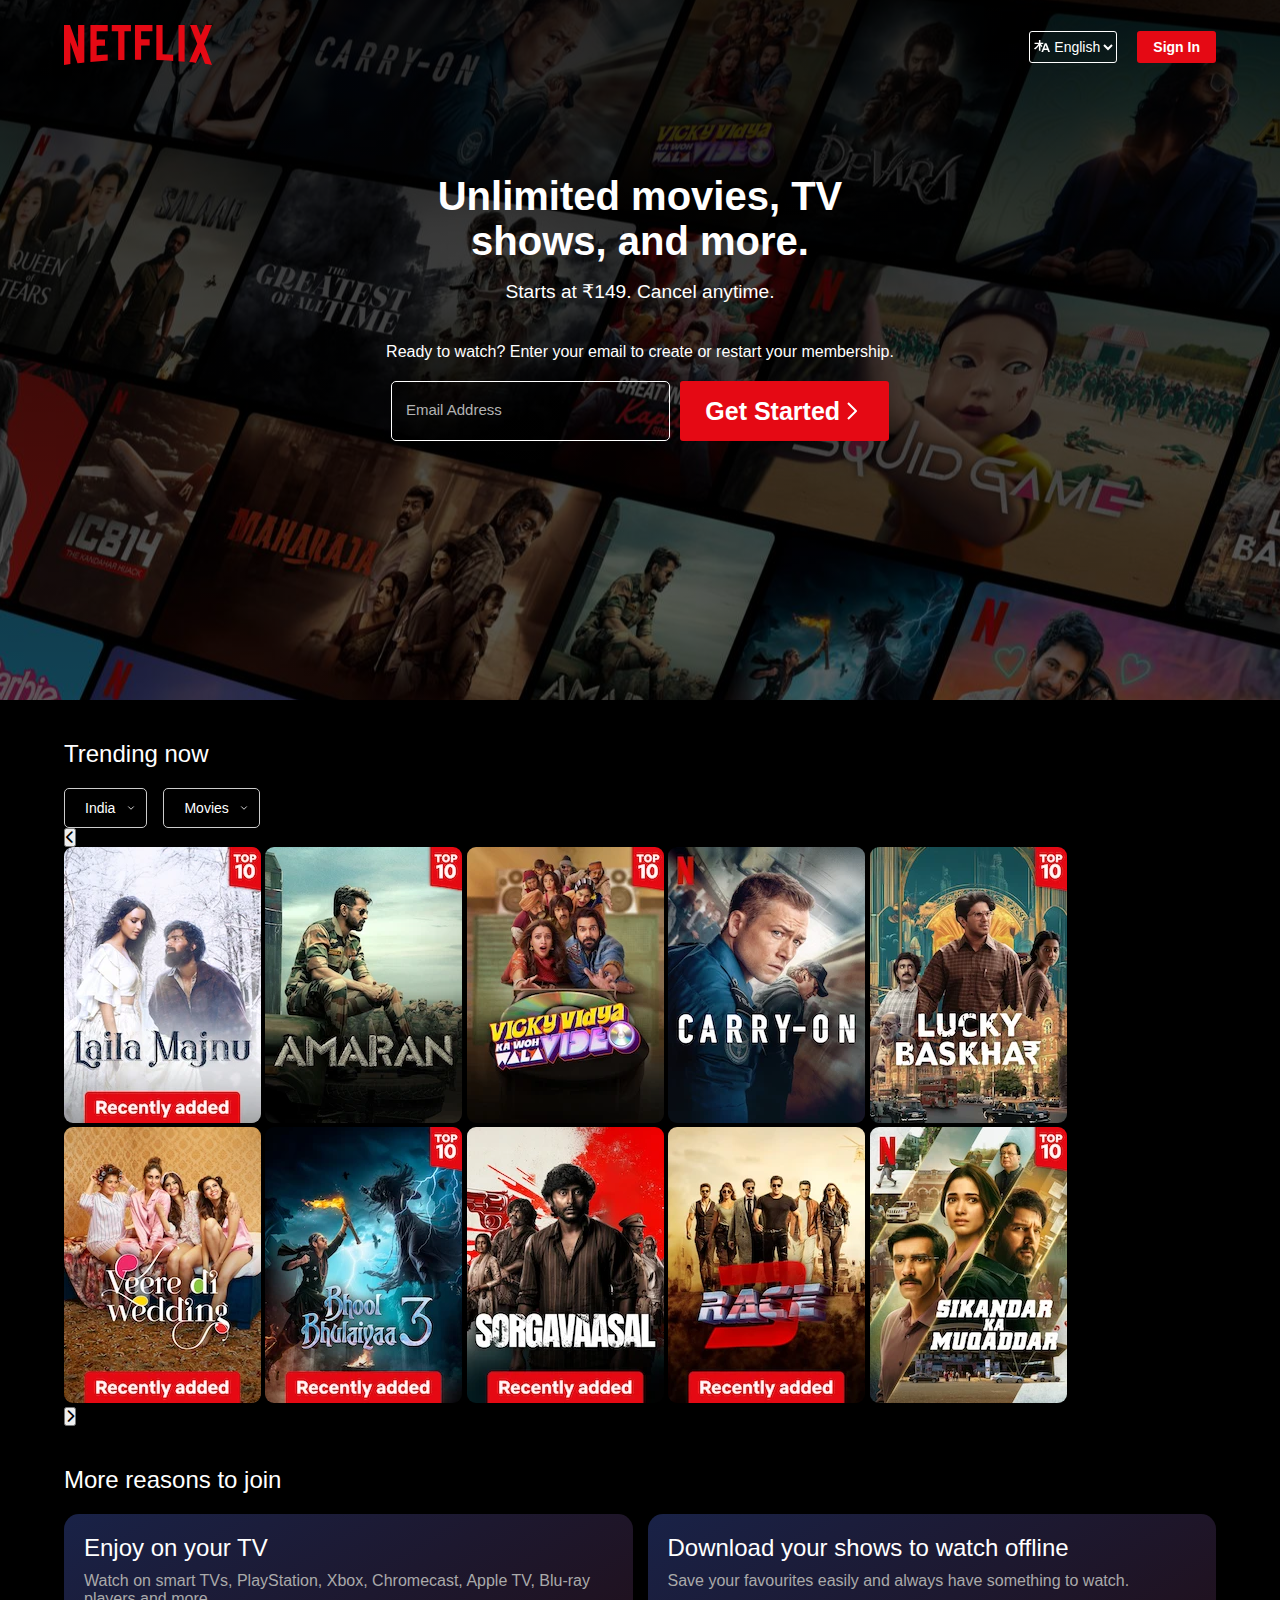
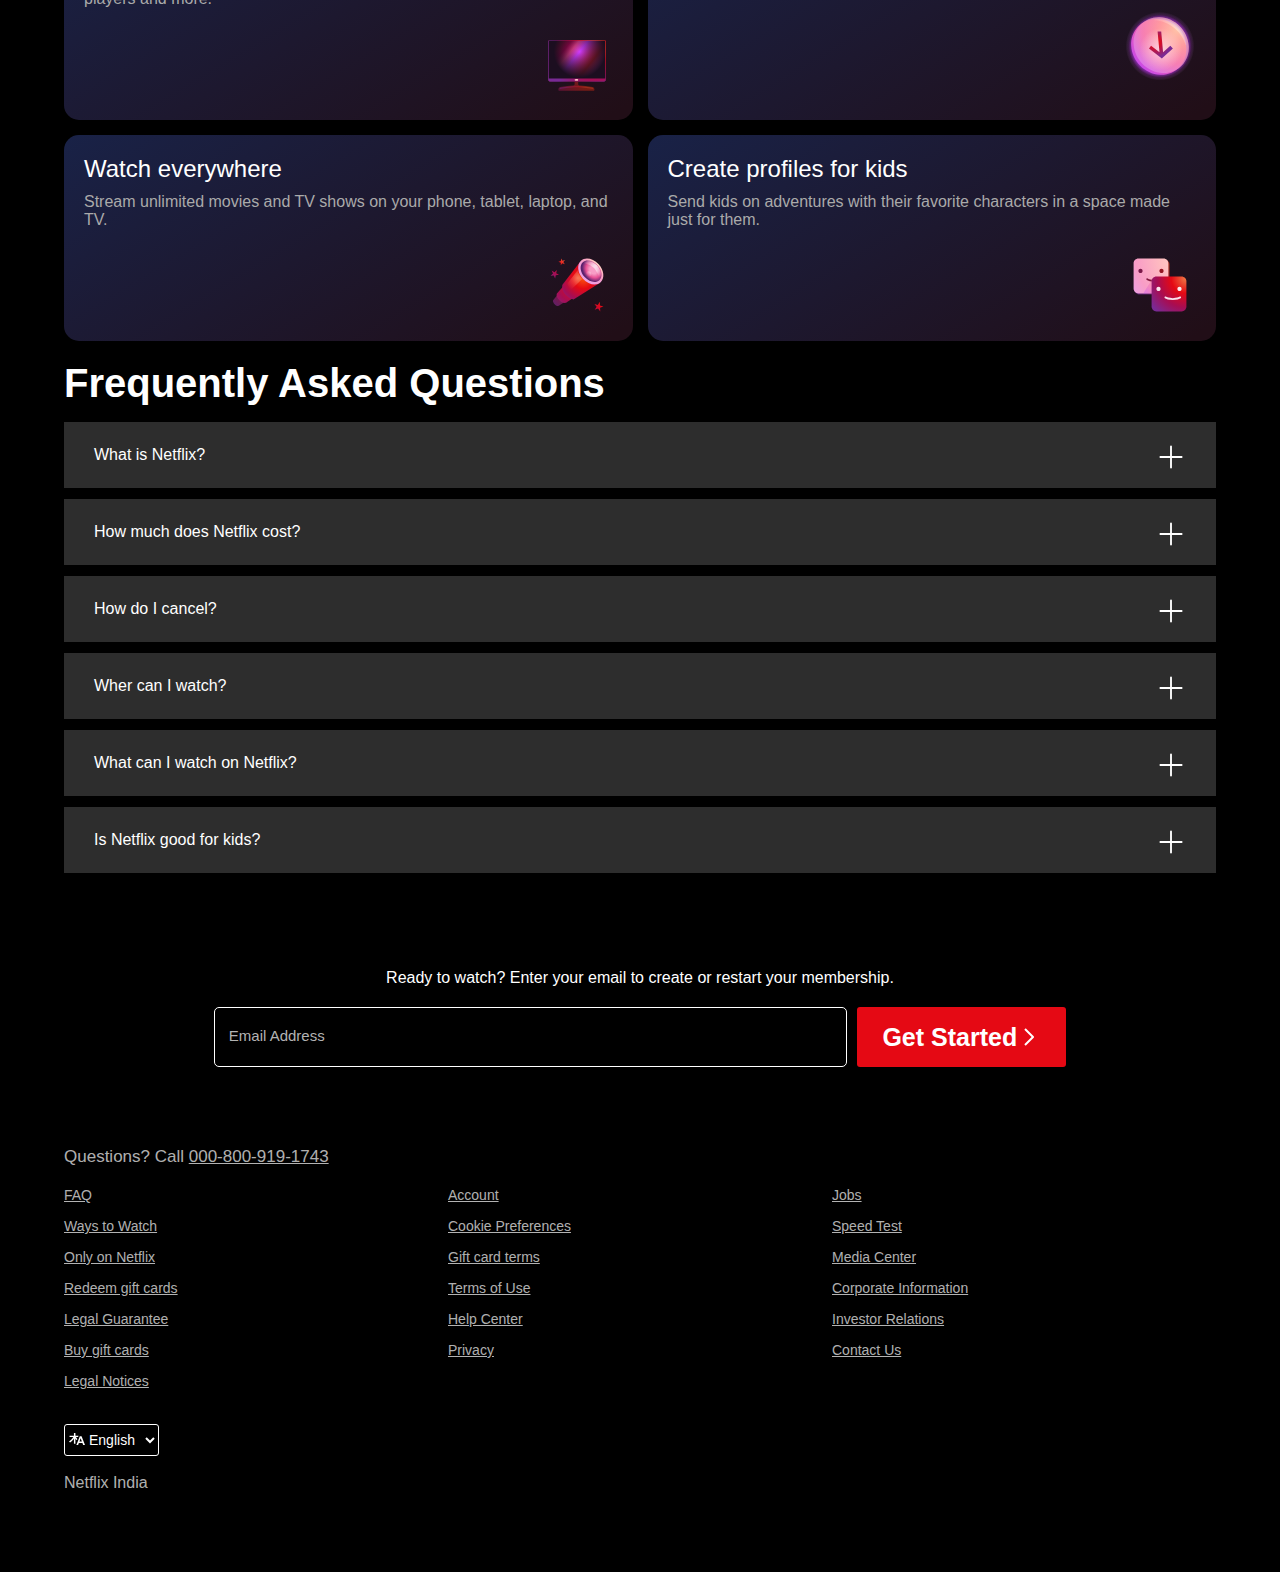
==== commit 2a022cf5: "initial  commit" ====
--- a/index.html
+++ b/index.html
@@ -8,7 +8,11 @@
     <link rel="shortcut icon" href="https://assets.nflxext.com/us/ffe/siteui/common/icons/nficon2016.ico"
         type="image/x-icon">
     <link rel="stylesheet" href="assets/css/style.css">
-    <title>Netflix Clone</title>
+    <title>Watch Your Show | Dashrath bhil</title>
+    <!-- font awsome cdn link -->
+    <link rel="stylesheet" href="https://cdnjs.cloudflare.com/ajax/libs/font-awesome/6.7.2/css/all.min.css"
+        integrity="sha512-Evv84Mr4kqVGRNSgIGL/F/aIDqQb7xQ2vcrdIwxfjThSH8CSR7PBEakCr51Ck+w+/U6swU2Im1vVX0SVk9ABhg=="
+        crossorigin="anonymous" referrerpolicy="no-referrer" />
 </head>
 
 <body>
@@ -85,6 +89,44 @@
                         </div>
                     </div>
                 </div>
+                <div class="container-fluid py-3 ps-4 pe-4 movie-container">
+                    <div class="nav-wrapper">
+                        <!-- Left Scroll Button -->
+                        <button class="btn-next " id="scrollLeft">
+                            <i class="fas fa-chevron-left"></i>
+                        </button>
+
+                        <!-- Scrollable Nav -->
+                        <div class="nav-scroll">
+                            <a href="#" class="nav-item "><img class="bd-radius" style="border-radius:9px"
+                                    src="assets/images/movie-1.webp" alt=""></a>
+                            <a href="#" class="nav-item "><img class="bd-radius" style="border-radius:9px"
+                                    src="assets/images/movie-2.webp" alt=""></a>
+                            <a href="#" class="nav-item "><img class="bd-radius" style="border-radius:9px"
+                                    src="assets/images/movie-3.webp" alt=""></a>
+                            <a href="#" class="nav-item "><img class="bd-radius" style="border-radius:9px"
+                                    src="assets/images/movie-4.webp" alt=""></a>
+                            <a href="#" class="nav-item "><img class="bd-radius" style="border-radius:9px"
+                                    src="assets/images/movie-5.webp" alt=""></a>
+                            <a href="#" class="nav-item "><img class="bd-radius" style="border-radius:9px"
+                                    src="assets/images/movie-6.webp" alt=""></a>
+                            <a href="#" class="nav-item "><img class="bd-radius" style="border-radius:9px"
+                                    src="assets/images/movie-7.webp" alt=""></a>
+                            <a href="#" class="nav-item "><img class="bd-radius" style="border-radius:9px"
+                                    src="assets/images/movie-8.webp" alt=""></a>
+                            <a href="#" class="nav-item "><img class="bd-radius" style="border-radius:9px"
+                                    src="assets/images/movie-9.webp" alt=""></a>
+                            <a href="#" class="nav-item "><img class="bd-radius" style="border-radius:9px"
+                                    src="assets/images/movie-10.webp" alt=""></a>
+
+                        </div>
+                        <!-- Right Scroll Button -->
+                        <button class="btn-next" id="scrollRight">
+                            <i class="fas fa-chevron-right"></i>
+                        </button>
+                    </div>
+
+                </div>
                 <div>
                     <p class="trn">More reasons to join</p>
                     <div class="box-container">
@@ -599,7 +641,7 @@
                                     fill="currentColor"></path>
                             </svg>
                         </button>
-                    </form> 
+                    </form>
                 </div>
             </div>
         </section>
@@ -657,5 +699,6 @@
         });
     });
 </script>
+<script src="assets/javascript/script.js"></script>
 
 </html>